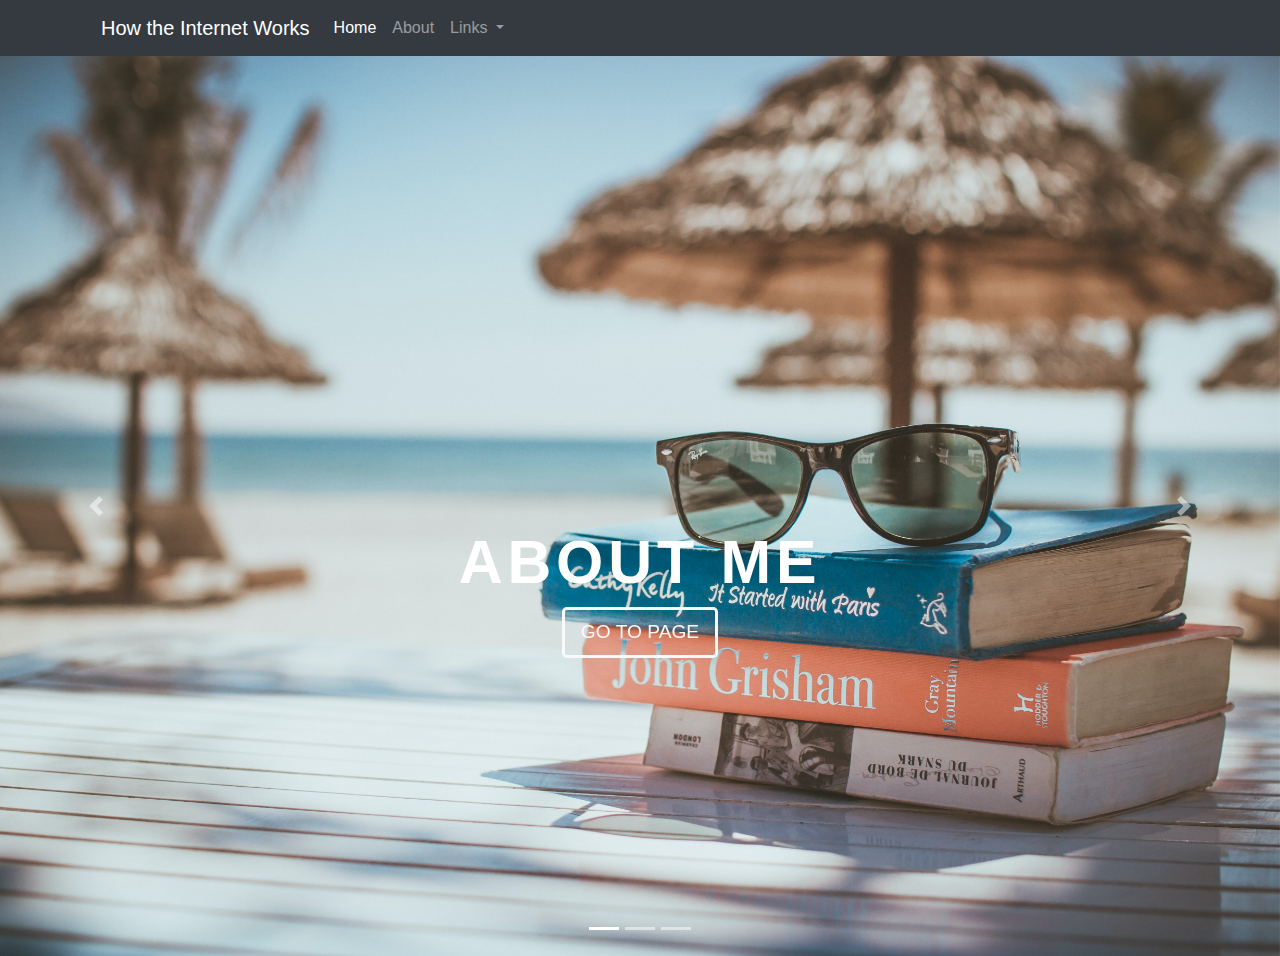
==== docs/index.html @ 0ffd8917 "Fix: Pathway reference for CSS files." ====
<!DOCTYPE html>
<html lang="en">
<head>
    <!-- Required meta tags -->
    <meta charset="utf-8">
    <meta name="viewport" content="width=device-width, initial-scale=1, shrink-to-fit=no">

    <!-- Bootstrap CSS -->
    <link rel="stylesheet" href="https://stackpath.bootstrapcdn.com/bootstrap/4.5.2/css/bootstrap.min.css" integrity="sha384-JcKb8q3iqJ61gNV9KGb8thSsNjpSL0n8PARn9HuZOnIxN0hoP+VmmDGMN5t9UJ0Z" crossorigin="anonymous">
    <link rel="stylesheet" href="./css/style.css">
    <link rel="stylesheet" href="./css/fixed.css">
    <title>Home</title>
</head>
<body>
<header class="bg-dark">
    <div class="container">
        <nav class="navbar navbar-expand-lg navbar-dark bg-dark">
            <a class="navbar-brand" href="#">How the Internet Works</a>
            <button class="navbar-toggler" type="button" data-toggle="collapse" data-target="#navbarNavDropdown" aria-controls="navbarNavDropdown" aria-expanded="false" aria-label="Toggle navigation">
                <span class="navbar-toggler-icon"></span>
            </button>
            <div class="collapse navbar-collapse" id="navbarNavDropdown">
                <ul class="navbar-nav">
                    <li class="nav-item active">
                        <a class="nav-link" href="index.html">Home <span class="sr-only">(current)</span></a>
                    </li>
                    <li class="nav-item">
                        <a class="nav-link" href="about.html">About</a>
                    </li>
                    <li class="nav-item dropdown">
                        <a class="nav-link dropdown-toggle" href="#" id="navbarDropdownMenuLink" role="button" data-toggle="dropdown" aria-haspopup="true" aria-expanded="false">
                            Links
                        </a>
                        <div class="dropdown-menu" aria-labelledby="navbarDropdownMenuLink">
                            <a class="dropdown-item" href="domainICANN.html">Domain Names and ICANN</a>
                            <a class="dropdown-item" href="IPaddress.html">IP Addresses, Packets, and Routing</a>
                            <a class="dropdown-item" href="DNS.html">DNS</a>
                            <a class="dropdown-item" href="HTTP_protocol.html">HTTP and HTTPS Protocol</a>
                            <a class="dropdown-item" href="W3C_HTML_CSS.html">W3C, HTML, and CSS</a>
                        </div>
                    </li>
                </ul>
            </div>
        </nav>
    </div>
</header>

<!-- Start Image Slider -->
<main>
    <div id="carouselExampleIndicators" class="carousel slide" data-ride="carousel" data-interval="10000">
        <ol class="carousel-indicators">
            <li data-target="#carouselExampleIndicators" data-slide-to="0" class="active"></li>
            <li data-target="#carouselExampleIndicators" data-slide-to="1"></li>
            <li data-target="#carouselExampleIndicators" data-slide-to="2"></li>
        </ol>
        <div class="carousel-inner" role="listbox">
            <!-- Slide1 -->
            <div class="carousel-item active" style="background-image: url(imgs/about.jpg);">
                <div class="carousel-caption">
                    <h1>About Me</h1>
                    <a class="btn btn-outline-light btn-lg" href="about.html">Go To Page
                    </a>
                </div>
            </div>
            <!-- Slide2 -->
            <div class="carousel-item" style="background-image: url(imgs/domain.jpg);">
                <div class="carousel-caption">
                    <h1>Domain Names and ICANN</h1>
                    <a class="btn btn-outline-light btn-lg" href="domainICANN.html">Go To Page
                    </a>
                </div>
            </div>
            <!-- Slide3 -->
            <div class="carousel-item" style="background-image: url(imgs/DNS.jpg);">
                <div class="carousel-caption">
                    <h1>Domain Name System</h1>
                    <a class="btn btn-outline-light btn-lg" href="DNS.html">Go To Page
                    </a>
                </div>
            </div>
            <!-- Slide4 -->
            <div class="carousel-item" style="background-image: url(imgs/address.jpg);">
                <div class="carousel-caption">
                    <h1>IP Addresses, Packets, and Routing</h1>
                    <a class="btn btn-outline-light btn-lg" href="IPaddress.html">Go To Page
                    </a>
                </div>
            </div>
            <!-- Slide5 -->
            <div class="carousel-item" style="background-image: url(imgs/protocol.jpg);">
                <div class="carousel-caption">
                    <h1>HTTP and HTTPS Protocols</h1>
                    <a class="btn btn-outline-light btn-lg" href="HTTP_protocol.html">Go To Page
                    </a>
                </div>
            </div>
            <!-- Slide6 -->
            <div class="carousel-item" style="background-image: url(imgs/w3c.jpg);">
                <div class="carousel-caption">
                    <h1>W3C and HTML and CSS</h1>
                    <a class="btn btn-outline-light btn-lg" href="W3C_HTML_CSS.html">Go To Page
                    </a>
                </div>
            </div>
        </div>
        <a class="carousel-control-prev" href="#carouselExampleIndicators" role="button" data-slide="prev">
            <span class="carousel-control-prev-icon" aria-hidden="true"></span>
            <span class="sr-only">Previous</span>
        </a>
        <a class="carousel-control-next" href="#carouselExampleIndicators" role="button" data-slide="next">
            <span class="carousel-control-next-icon" aria-hidden="true"></span>
            <span class="sr-only">Next</span>
        </a>
    </div>

</main>
<script src="https://code.jquery.com/jquery-3.5.1.slim.min.js" integrity="sha384-DfXdz2htPH0lsSSs5nCTpuj/zy4C+OGpamoFVy38MVBnE+IbbVYUew+OrCXaRkfj" crossorigin="anonymous"></script>
<script src="https://cdn.jsdelivr.net/npm/popper.js@1.16.1/dist/umd/popper.min.js" integrity="sha384-9/reFTGAW83EW2RDu2S0VKaIzap3H66lZH81PoYlFhbGU+6BZp6G7niu735Sk7lN" crossorigin="anonymous"></script>
<script src="https://stackpath.bootstrapcdn.com/bootstrap/4.5.2/js/bootstrap.min.js" integrity="sha384-B4gt1jrGC7Jh4AgTPSdUtOBvfO8shuf57BaghqFfPlYxofvL8/KUEfYiJOMMV+rV"></script>
</body>
</html>
---- docs/css/style.css ----
/*-- Slider --*/

.carousel-item{
    height: 100vh
}

.carousel-caption{
    position: relative;
    top: 50%;
    bottom: 50%;
    text-transform: uppercase;
    width: 100%;
    right: 0;
    left: 0;
}

.carousel-caption h1 {
    font-size: 3.8rem;
    font-weight: 700;
    letter-spacing: .3rem;
}

.btn-lg{
    border-width: medium;
    font-size: 1.2rem;
    text-align: center;
}
---- docs/css/fixed.css ----
/*-- Image Slider -*/

.carousel-item {
    background: no-repeat center center scroll;
    -webkit-background-size: cover;
    -moz-background-size: cover;
    -o-background-size: cover;
    background-size: cover;
}
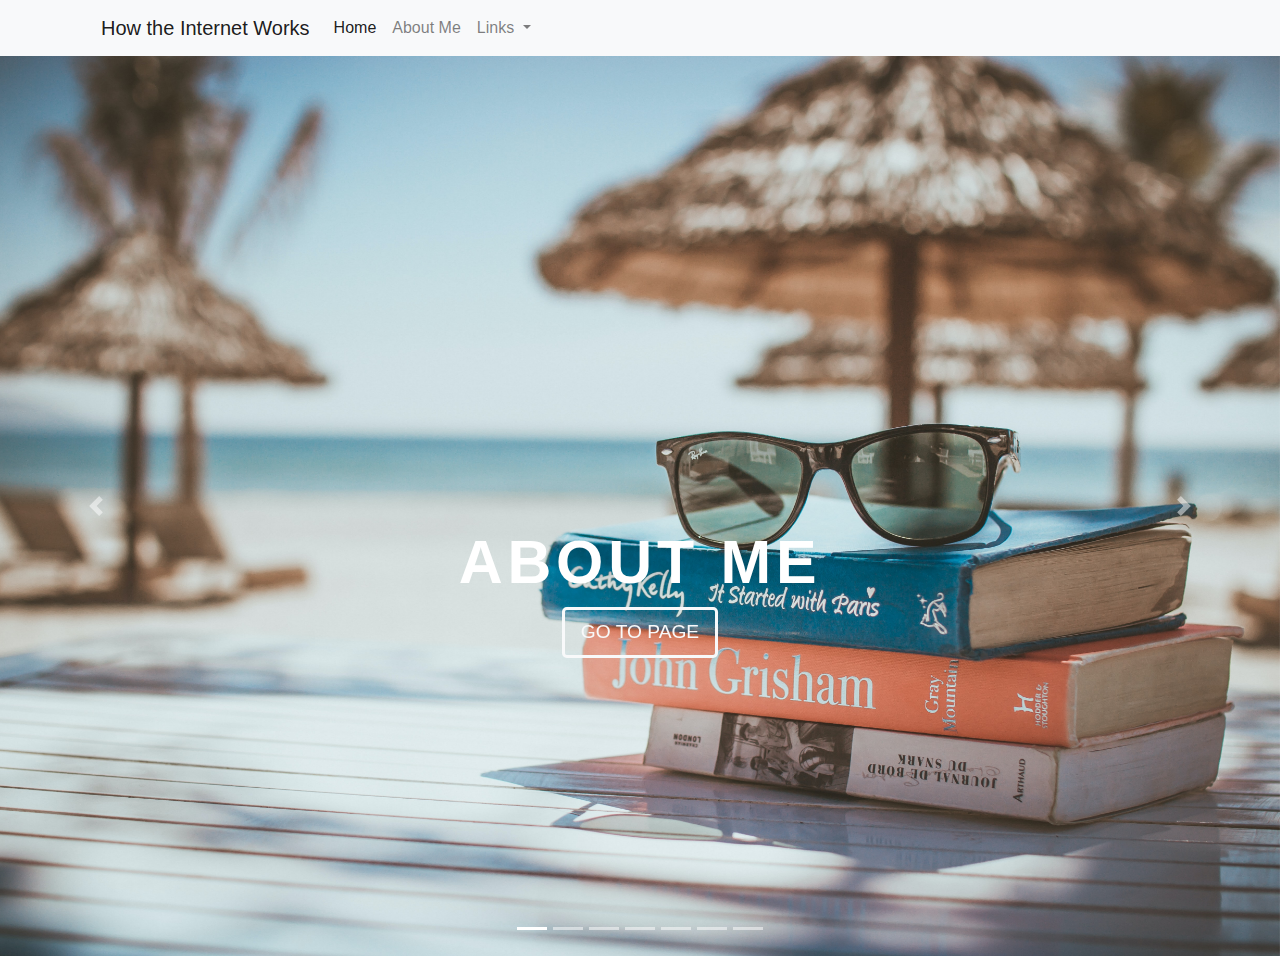
==== commit cd9e0bfb: "Fix: Fixed dropdown menu and fixed carousel for three more images." ====
--- a/docs/index.html
+++ b/docs/index.html
@@ -1,4 +1,4 @@
-<!DOCTYPE html>
+<!doctype html>
 <html lang="en">
 <head>
     <!-- Required meta tags -->
@@ -7,14 +7,14 @@
 
     <!-- Bootstrap CSS -->
     <link rel="stylesheet" href="https://stackpath.bootstrapcdn.com/bootstrap/4.5.2/css/bootstrap.min.css" integrity="sha384-JcKb8q3iqJ61gNV9KGb8thSsNjpSL0n8PARn9HuZOnIxN0hoP+VmmDGMN5t9UJ0Z" crossorigin="anonymous">
-    <link rel="stylesheet" href="./css/style.css">
-    <link rel="stylesheet" href="./css/fixed.css">
+    <link rel="stylesheet" href="css/style.css">
+    <link rel="stylesheet" href="css/fixed.css">
     <title>Home</title>
 </head>
 <body>
-<header class="bg-dark">
+<header class="bg-light">
     <div class="container">
-        <nav class="navbar navbar-expand-lg navbar-dark bg-dark">
+        <nav class="navbar navbar-expand-lg navbar-light bg-light">
             <a class="navbar-brand" href="#">How the Internet Works</a>
             <button class="navbar-toggler" type="button" data-toggle="collapse" data-target="#navbarNavDropdown" aria-controls="navbarNavDropdown" aria-expanded="false" aria-label="Toggle navigation">
                 <span class="navbar-toggler-icon"></span>
@@ -25,7 +25,7 @@
                         <a class="nav-link" href="index.html">Home <span class="sr-only">(current)</span></a>
                     </li>
                     <li class="nav-item">
-                        <a class="nav-link" href="about.html">About</a>
+                        <a class="nav-link" href="about.html">About Me</a>
                     </li>
                     <li class="nav-item dropdown">
                         <a class="nav-link dropdown-toggle" href="#" id="navbarDropdownMenuLink" role="button" data-toggle="dropdown" aria-haspopup="true" aria-expanded="false">
@@ -33,9 +33,9 @@
                         </a>
                         <div class="dropdown-menu" aria-labelledby="navbarDropdownMenuLink">
                             <a class="dropdown-item" href="domainICANN.html">Domain Names and ICANN</a>
+                            <a class="dropdown-item" href="DNS.html">DNS</a>
                             <a class="dropdown-item" href="IPaddress.html">IP Addresses, Packets, and Routing</a>
-                            <a class="dropdown-item" href="DNS.html">DNS</a>
-                            <a class="dropdown-item" href="HTTP_protocol.html">HTTP and HTTPS Protocol</a>
+                            <a class="dropdown-item" href="HTTP_protocol.html">HTTP and HTTPS Protocols</a>
                             <a class="dropdown-item" href="W3C_HTML_CSS.html">W3C, HTML, and CSS</a>
                         </div>
                     </li>
@@ -52,12 +52,16 @@
             <li data-target="#carouselExampleIndicators" data-slide-to="0" class="active"></li>
             <li data-target="#carouselExampleIndicators" data-slide-to="1"></li>
             <li data-target="#carouselExampleIndicators" data-slide-to="2"></li>
+            <li data-target="#carouselExampleIndicators" data-slide-to="3"></li>
+            <li data-target="#carouselExampleIndicators" data-slide-to="4"></li>
+            <li data-target="#carouselExampleIndicators" data-slide-to="5"></li>
+            <li data-target="#carouselExampleIndicators" data-slide-to="6"></li>
         </ol>
         <div class="carousel-inner" role="listbox">
             <!-- Slide1 -->
             <div class="carousel-item active" style="background-image: url(imgs/about.jpg);">
                 <div class="carousel-caption">
-                    <h1>About Me</h1>
+                    <h1 class="outlined">About Me</h1>
                     <a class="btn btn-outline-light btn-lg" href="about.html">Go To Page
                     </a>
                 </div>
@@ -65,7 +69,7 @@
             <!-- Slide2 -->
             <div class="carousel-item" style="background-image: url(imgs/domain.jpg);">
                 <div class="carousel-caption">
-                    <h1>Domain Names and ICANN</h1>
+                    <h1 class="outlined">Domain Names and ICANN</h1>
                     <a class="btn btn-outline-light btn-lg" href="domainICANN.html">Go To Page
                     </a>
                 </div>
@@ -73,7 +77,7 @@
             <!-- Slide3 -->
             <div class="carousel-item" style="background-image: url(imgs/DNS.jpg);">
                 <div class="carousel-caption">
-                    <h1>Domain Name System</h1>
+                    <h1 class="outlined">DNS</h1>
                     <a class="btn btn-outline-light btn-lg" href="DNS.html">Go To Page
                     </a>
                 </div>
@@ -81,24 +85,24 @@
             <!-- Slide4 -->
             <div class="carousel-item" style="background-image: url(imgs/address.jpg);">
                 <div class="carousel-caption">
-                    <h1>IP Addresses, Packets, and Routing</h1>
-                    <a class="btn btn-outline-light btn-lg" href="IPaddress.html">Go To Page
+                    <h1 class="outlined">IP Addresses, Packets, and Routing</h1>
+                    <a class="btn btn-outline-light btn-lg" href="DNS.html">Go To Page
                     </a>
                 </div>
             </div>
             <!-- Slide5 -->
             <div class="carousel-item" style="background-image: url(imgs/protocol.jpg);">
                 <div class="carousel-caption">
-                    <h1>HTTP and HTTPS Protocols</h1>
-                    <a class="btn btn-outline-light btn-lg" href="HTTP_protocol.html">Go To Page
+                    <h1 class="outlined">HTTP and HTTPS Protocols</h1>
+                    <a class="btn btn-outline-light btn-lg" href="DNS.html">Go To Page
                     </a>
                 </div>
             </div>
             <!-- Slide6 -->
             <div class="carousel-item" style="background-image: url(imgs/w3c.jpg);">
                 <div class="carousel-caption">
-                    <h1>W3C and HTML and CSS</h1>
-                    <a class="btn btn-outline-light btn-lg" href="W3C_HTML_CSS.html">Go To Page
+                    <h1 class="outlined">W3C, HTML, and CSS</h1>
+                    <a class="btn btn-outline-light btn-lg" href="DNS.html">Go To Page
                     </a>
                 </div>
             </div>
@@ -112,10 +116,13 @@
             <span class="sr-only">Next</span>
         </a>
     </div>
+</main>
 
-</main>
+
+<!-- Optional JavaScript -->
+<!-- jQuery first, then Popper.js, then Bootstrap JS -->
 <script src="https://code.jquery.com/jquery-3.5.1.slim.min.js" integrity="sha384-DfXdz2htPH0lsSSs5nCTpuj/zy4C+OGpamoFVy38MVBnE+IbbVYUew+OrCXaRkfj" crossorigin="anonymous"></script>
 <script src="https://cdn.jsdelivr.net/npm/popper.js@1.16.1/dist/umd/popper.min.js" integrity="sha384-9/reFTGAW83EW2RDu2S0VKaIzap3H66lZH81PoYlFhbGU+6BZp6G7niu735Sk7lN" crossorigin="anonymous"></script>
-<script src="https://stackpath.bootstrapcdn.com/bootstrap/4.5.2/js/bootstrap.min.js" integrity="sha384-B4gt1jrGC7Jh4AgTPSdUtOBvfO8shuf57BaghqFfPlYxofvL8/KUEfYiJOMMV+rV"></script>
+<script src="https://stackpath.bootstrapcdn.com/bootstrap/4.5.2/js/bootstrap.min.js" integrity="sha384-B4gt1jrGC7Jh4AgTPSdUtOBvfO8shuf57BaghqFfPlYxofvL8/KUEfYiJOMMV+rV" crossorigin="anonymous"></script>
 </body>
 </html>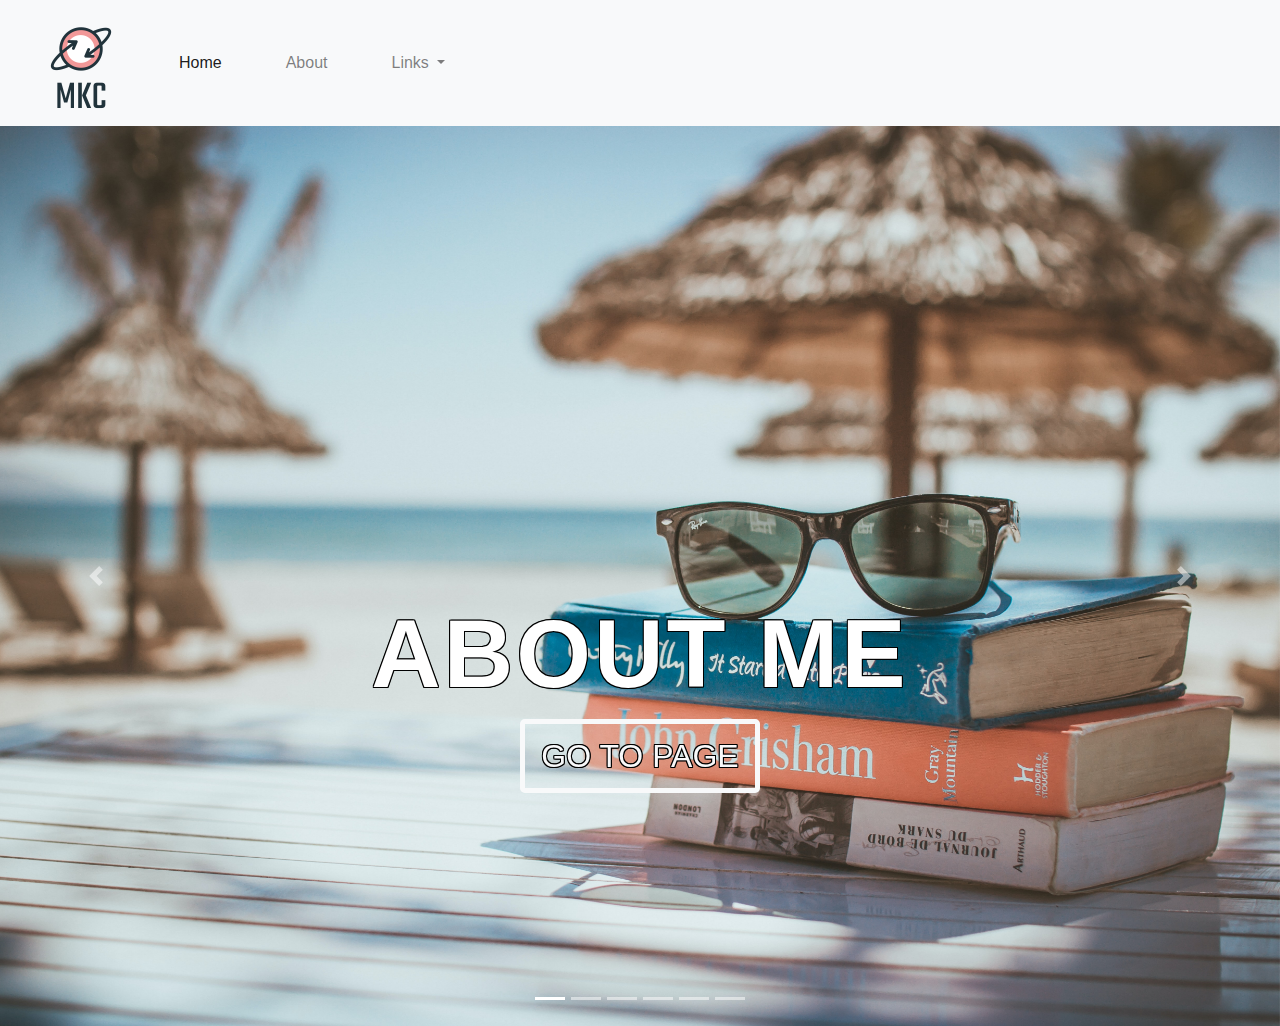
==== commit 7807ac37: "Task: Fixed links in carousel to the correct respective webpages." ====
--- a/docs/index.html
+++ b/docs/index.html
@@ -13,22 +13,22 @@
 </head>
 <body>
 <header class="bg-light">
-    <div class="container">
+    <div class="container-fluid">
         <nav class="navbar navbar-expand-lg navbar-light bg-light">
-            <a class="navbar-brand" href="#">How the Internet Works</a>
+            <a class="navbar-brand" href="#"><img src="./imgs/logo.png" alt="logo"></a>
             <button class="navbar-toggler" type="button" data-toggle="collapse" data-target="#navbarNavDropdown" aria-controls="navbarNavDropdown" aria-expanded="false" aria-label="Toggle navigation">
                 <span class="navbar-toggler-icon"></span>
             </button>
             <div class="collapse navbar-collapse" id="navbarNavDropdown">
                 <ul class="navbar-nav">
                     <li class="nav-item active">
-                        <a class="nav-link" href="index.html">Home <span class="sr-only">(current)</span></a>
+                        <a class="nav-link mx-4" href="index.html">Home <span class="sr-only">(current)</span></a>
                     </li>
                     <li class="nav-item">
-                        <a class="nav-link" href="about.html">About Me</a>
+                        <a class="nav-link mx-4" href="about.html">About</a>
                     </li>
                     <li class="nav-item dropdown">
-                        <a class="nav-link dropdown-toggle" href="#" id="navbarDropdownMenuLink" role="button" data-toggle="dropdown" aria-haspopup="true" aria-expanded="false">
+                        <a class="nav-link mx-4 dropdown-toggle" href="#" id="navbarDropdownMenuLink" role="button" data-toggle="dropdown" aria-haspopup="true" aria-expanded="false">
                             Links
                         </a>
                         <div class="dropdown-menu" aria-labelledby="navbarDropdownMenuLink">
@@ -44,7 +44,6 @@
         </nav>
     </div>
 </header>
-
 <!-- Start Image Slider -->
 <main>
     <div id="carouselExampleIndicators" class="carousel slide" data-ride="carousel" data-interval="10000">
@@ -55,7 +54,6 @@
             <li data-target="#carouselExampleIndicators" data-slide-to="3"></li>
             <li data-target="#carouselExampleIndicators" data-slide-to="4"></li>
             <li data-target="#carouselExampleIndicators" data-slide-to="5"></li>
-            <li data-target="#carouselExampleIndicators" data-slide-to="6"></li>
         </ol>
         <div class="carousel-inner" role="listbox">
             <!-- Slide1 -->
@@ -77,7 +75,7 @@
             <!-- Slide3 -->
             <div class="carousel-item" style="background-image: url(imgs/DNS.jpg);">
                 <div class="carousel-caption">
-                    <h1 class="outlined">DNS</h1>
+                    <h1 class="outlined">Domain Name System</h1>
                     <a class="btn btn-outline-light btn-lg" href="DNS.html">Go To Page
                     </a>
                 </div>
@@ -86,7 +84,7 @@
             <div class="carousel-item" style="background-image: url(imgs/address.jpg);">
                 <div class="carousel-caption">
                     <h1 class="outlined">IP Addresses, Packets, and Routing</h1>
-                    <a class="btn btn-outline-light btn-lg" href="DNS.html">Go To Page
+                    <a class="btn btn-outline-light btn-lg" href="IPaddress.html">Go To Page
                     </a>
                 </div>
             </div>
@@ -94,7 +92,7 @@
             <div class="carousel-item" style="background-image: url(imgs/protocol.jpg);">
                 <div class="carousel-caption">
                     <h1 class="outlined">HTTP and HTTPS Protocols</h1>
-                    <a class="btn btn-outline-light btn-lg" href="DNS.html">Go To Page
+                    <a class="btn btn-outline-light btn-lg" href="HTTP_protocol.html">Go To Page
                     </a>
                 </div>
             </div>
@@ -102,7 +100,7 @@
             <div class="carousel-item" style="background-image: url(imgs/w3c.jpg);">
                 <div class="carousel-caption">
                     <h1 class="outlined">W3C, HTML, and CSS</h1>
-                    <a class="btn btn-outline-light btn-lg" href="DNS.html">Go To Page
+                    <a class="btn btn-outline-light btn-lg" href="W3C_HTML_CSS.html">Go To Page
                     </a>
                 </div>
             </div>
--- a/docs/css/style.css
+++ b/docs/css/style.css
@@ -1,5 +1,17 @@
 /*-- Slider --*/
 
+.outlined {
+    color: white;
+    text-shadow:
+            -1px -1px 0 #000,
+            0   -1px 0 #000,
+            1px -1px 0 #000,
+            1px  0   0 #000,
+            1px  1px 0 #000,
+            0    1px 0 #000,
+            -1px  1px 0 #000,
+            -1px  0   0 #000;
+}
 .carousel-item{
     height: 100vh
 }
@@ -15,13 +27,23 @@
 }
 
 .carousel-caption h1 {
-    font-size: 3.8rem;
+    font-size: 6rem;
     font-weight: 700;
-    letter-spacing: .3rem;
+    letter-spacing: .2rem;
 }
 
 .btn-lg{
-    border-width: medium;
-    font-size: 1.2rem;
+    border-width: thick;
+    font-size: 2rem;
     text-align: center;
+    font-weight: 400;
+    text-shadow:
+            -1px -1px 0 #000,
+            0   -1px 0 #000,
+            1px -1px 0 #000,
+            1px  0   0 #000,
+            1px  1px 0 #000,
+            0    1px 0 #000,
+            -1px  1px 0 #000,
+            -1px  0   0 #000;
 }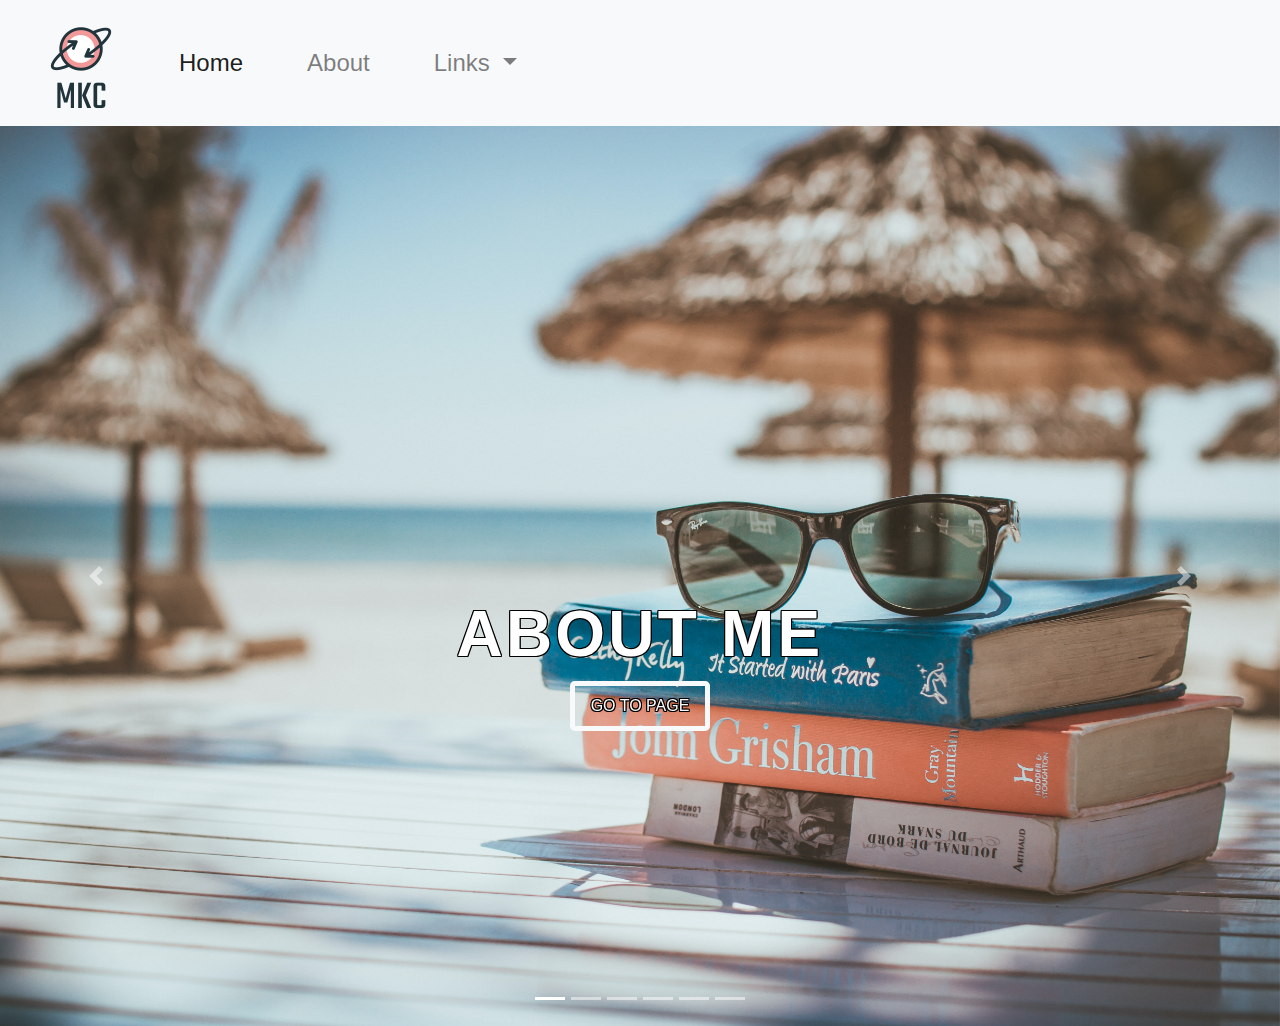
==== commit b249818c: "Fix: Changes images for carousel." ====
--- a/docs/index.html
+++ b/docs/index.html
@@ -65,7 +65,7 @@
                 </div>
             </div>
             <!-- Slide2 -->
-            <div class="carousel-item" style="background-image: url(imgs/domain.jpg);">
+            <div class="carousel-item" style="background-image: url(imgs/background2.jpg);">
                 <div class="carousel-caption">
                     <h1 class="outlined">Domain Names and ICANN</h1>
                     <a class="btn btn-outline-light btn-lg" href="domainICANN.html">Go To Page
@@ -73,7 +73,7 @@
                 </div>
             </div>
             <!-- Slide3 -->
-            <div class="carousel-item" style="background-image: url(imgs/DNS.jpg);">
+            <div class="carousel-item" style="background-image: url(imgs/background3.jpg);">
                 <div class="carousel-caption">
                     <h1 class="outlined">Domain Name System</h1>
                     <a class="btn btn-outline-light btn-lg" href="DNS.html">Go To Page
@@ -81,7 +81,7 @@
                 </div>
             </div>
             <!-- Slide4 -->
-            <div class="carousel-item" style="background-image: url(imgs/address.jpg);">
+            <div class="carousel-item" style="background-image: url(imgs/background4.jpg);">
                 <div class="carousel-caption">
                     <h1 class="outlined">IP Addresses, Packets, and Routing</h1>
                     <a class="btn btn-outline-light btn-lg" href="IPaddress.html">Go To Page
@@ -89,7 +89,7 @@
                 </div>
             </div>
             <!-- Slide5 -->
-            <div class="carousel-item" style="background-image: url(imgs/protocol.jpg);">
+            <div class="carousel-item" style="background-image: url(imgs/background5.jpg);">
                 <div class="carousel-caption">
                     <h1 class="outlined">HTTP and HTTPS Protocols</h1>
                     <a class="btn btn-outline-light btn-lg" href="HTTP_protocol.html">Go To Page
@@ -97,7 +97,7 @@
                 </div>
             </div>
             <!-- Slide6 -->
-            <div class="carousel-item" style="background-image: url(imgs/w3c.jpg);">
+            <div class="carousel-item" style="background-image: url(imgs/background6.jpg);">
                 <div class="carousel-caption">
                     <h1 class="outlined">W3C, HTML, and CSS</h1>
                     <a class="btn btn-outline-light btn-lg" href="W3C_HTML_CSS.html">Go To Page
--- a/docs/css/style.css
+++ b/docs/css/style.css
@@ -1,5 +1,8 @@
 /*-- Slider --*/
 
+.nav-item{
+    font-size: 24px
+}
 .outlined {
     color: white;
     text-shadow:
@@ -27,14 +30,14 @@
 }
 
 .carousel-caption h1 {
-    font-size: 6rem;
+    font-size: 4rem;
     font-weight: 700;
     letter-spacing: .2rem;
 }
 
 .btn-lg{
     border-width: thick;
-    font-size: 2rem;
+    font-size: 1rem;
     text-align: center;
     font-weight: 400;
     text-shadow:
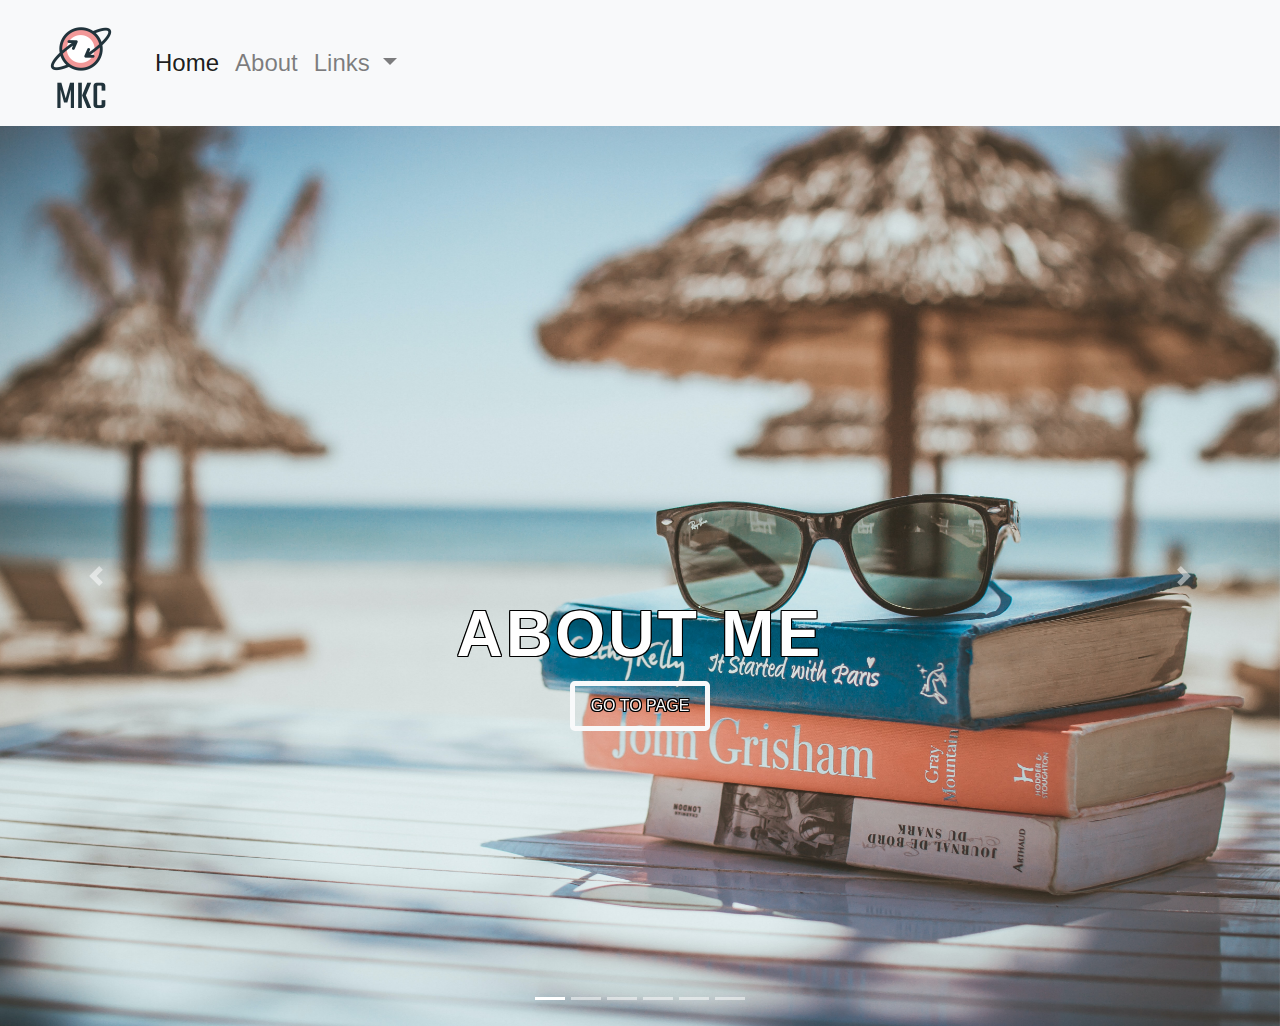
==== commit 8a3d04bb: "Fix: Took out spacing between links in navbar on index.html." ====
--- a/docs/index.html
+++ b/docs/index.html
@@ -22,13 +22,13 @@
             <div class="collapse navbar-collapse" id="navbarNavDropdown">
                 <ul class="navbar-nav">
                     <li class="nav-item active">
-                        <a class="nav-link mx-4" href="index.html">Home <span class="sr-only">(current)</span></a>
+                        <a class="nav-link" href="index.html">Home <span class="sr-only">(current)</span></a>
                     </li>
                     <li class="nav-item">
-                        <a class="nav-link mx-4" href="about.html">About</a>
+                        <a class="nav-link" href="about.html">About</a>
                     </li>
                     <li class="nav-item dropdown">
-                        <a class="nav-link mx-4 dropdown-toggle" href="#" id="navbarDropdownMenuLink" role="button" data-toggle="dropdown" aria-haspopup="true" aria-expanded="false">
+                        <a class="nav-link dropdown-toggle" href="#" id="navbarDropdownMenuLink" role="button" data-toggle="dropdown" aria-haspopup="true" aria-expanded="false">
                             Links
                         </a>
                         <div class="dropdown-menu" aria-labelledby="navbarDropdownMenuLink">
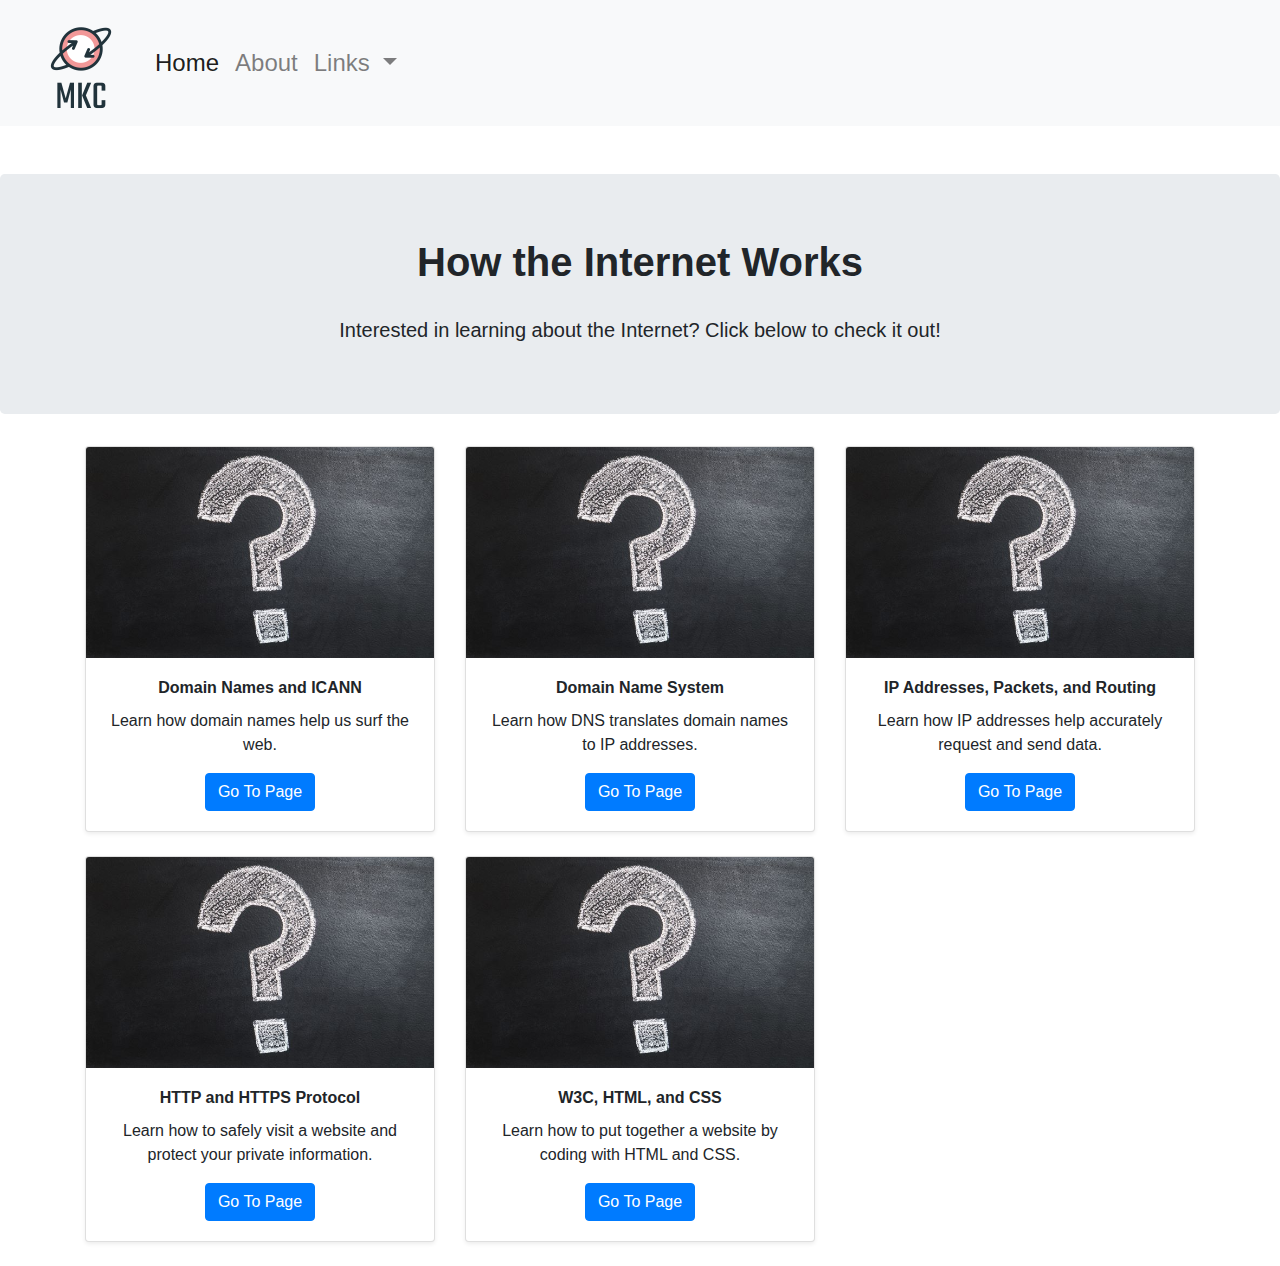
==== commit 343d68b0: "Feature: Removed carousel, added cards for index.html." ====
--- a/docs/index.html
+++ b/docs/index.html
@@ -8,7 +8,6 @@
     <!-- Bootstrap CSS -->
     <link rel="stylesheet" href="https://stackpath.bootstrapcdn.com/bootstrap/4.5.2/css/bootstrap.min.css" integrity="sha384-JcKb8q3iqJ61gNV9KGb8thSsNjpSL0n8PARn9HuZOnIxN0hoP+VmmDGMN5t9UJ0Z" crossorigin="anonymous">
     <link rel="stylesheet" href="css/style.css">
-    <link rel="stylesheet" href="css/fixed.css">
     <title>Home</title>
 </head>
 <body>
@@ -44,78 +43,78 @@
         </nav>
     </div>
 </header>
-<!-- Start Image Slider -->
-<main>
-    <div id="carouselExampleIndicators" class="carousel slide" data-ride="carousel" data-interval="10000">
-        <ol class="carousel-indicators">
-            <li data-target="#carouselExampleIndicators" data-slide-to="0" class="active"></li>
-            <li data-target="#carouselExampleIndicators" data-slide-to="1"></li>
-            <li data-target="#carouselExampleIndicators" data-slide-to="2"></li>
-            <li data-target="#carouselExampleIndicators" data-slide-to="3"></li>
-            <li data-target="#carouselExampleIndicators" data-slide-to="4"></li>
-            <li data-target="#carouselExampleIndicators" data-slide-to="5"></li>
-        </ol>
-        <div class="carousel-inner" role="listbox">
-            <!-- Slide1 -->
-            <div class="carousel-item active" style="background-image: url(imgs/about.jpg);">
-                <div class="carousel-caption">
-                    <h1 class="outlined">About Me</h1>
-                    <a class="btn btn-outline-light btn-lg" href="about.html">Go To Page
-                    </a>
-                </div>
+
+
+<div class="bg-image">
+    <br>
+    <br>
+    <main role="main">
+        <section class="jumbotron text-center">
+            <div class="container">
+                <h1 class="jumbotron-heading font-weight-bold">How the Internet Works</h1>
+                <br>
+                <h5>Interested in learning about the Internet? Click below to check it out!</h5>
             </div>
-            <!-- Slide2 -->
-            <div class="carousel-item" style="background-image: url(imgs/background2.jpg);">
-                <div class="carousel-caption">
-                    <h1 class="outlined">Domain Names and ICANN</h1>
-                    <a class="btn btn-outline-light btn-lg" href="domainICANN.html">Go To Page
-                    </a>
-                </div>
-            </div>
-            <!-- Slide3 -->
-            <div class="carousel-item" style="background-image: url(imgs/background3.jpg);">
-                <div class="carousel-caption">
-                    <h1 class="outlined">Domain Name System</h1>
-                    <a class="btn btn-outline-light btn-lg" href="DNS.html">Go To Page
-                    </a>
-                </div>
-            </div>
-            <!-- Slide4 -->
-            <div class="carousel-item" style="background-image: url(imgs/background4.jpg);">
-                <div class="carousel-caption">
-                    <h1 class="outlined">IP Addresses, Packets, and Routing</h1>
-                    <a class="btn btn-outline-light btn-lg" href="IPaddress.html">Go To Page
-                    </a>
-                </div>
-            </div>
-            <!-- Slide5 -->
-            <div class="carousel-item" style="background-image: url(imgs/background5.jpg);">
-                <div class="carousel-caption">
-                    <h1 class="outlined">HTTP and HTTPS Protocols</h1>
-                    <a class="btn btn-outline-light btn-lg" href="HTTP_protocol.html">Go To Page
-                    </a>
-                </div>
-            </div>
-            <!-- Slide6 -->
-            <div class="carousel-item" style="background-image: url(imgs/background6.jpg);">
-                <div class="carousel-caption">
-                    <h1 class="outlined">W3C, HTML, and CSS</h1>
-                    <a class="btn btn-outline-light btn-lg" href="W3C_HTML_CSS.html">Go To Page
-                    </a>
+        </section>
+        <div class="album bg-none">
+            <div class="container">
+                <div class="row">
+                    <div class="col-md-4">
+                        <div class="card mb-4 shadow-sm">
+                            <img src="imgs/thumbnail.jpg" class="card-img-top" alt="Card image cap">
+                            <div class="card-body text-center">
+                                <h6 class="card-title font-weight-bold">Domain Names and ICANN</h6>
+                                <p class="card-text">Learn how domain names help us surf the web.</p>
+                                <a href="domainICANN.html" class="btn btn-primary">Go To Page</a>
+                            </div>
+                        </div>
+                    </div>
+                    <div class="col-md-4 bg-none">
+                        <div class="card mb-4 shadow-sm">
+                            <img src="imgs/thumbnail.jpg" class="card-img-top" alt="Card image cap">
+                            <div class="card-body text-center">
+                                <h6 class="card-title font-weight-bold">Domain Name System</h6>
+                                <p class="card-text">Learn how DNS translates domain names to IP addresses.</p>
+                                <a href="DNS.html" class="btn btn-primary">Go To Page</a>
+                            </div>
+                        </div>
+                    </div>
+                    <div class="col-md-4 bg-none">
+                        <div class="card mb-4 shadow-sm">
+                            <img src="imgs/thumbnail.jpg" class="card-img-top" alt="Card image cap">
+                            <div class="card-body text-center">
+                                <h6 class="card-title font-weight-bold">IP Addresses, Packets, and Routing</h6>
+                                <p class="card-text">Learn how IP addresses help accurately request and send data.</p>
+                                <a href="IPaddress.html" class="btn btn-primary">Go To Page</a>
+                            </div>
+                        </div>
+                    </div>
+
+                    <div class="col-md-4 bg-none">
+                        <div class="card mb-4 shadow-sm">
+                            <img src="imgs/thumbnail.jpg" class="card-img-top" alt="Card image cap">
+                            <div class="card-body text-center">
+                                <h6 class="card-title font-weight-bold">HTTP and HTTPS Protocol</h6>
+                                <p class="card-text">Learn how to safely visit a website and protect your private information.</p>
+                                <a href="HTTP_protocol.html" class="btn btn-primary">Go To Page</a>
+                            </div>
+                        </div>
+                    </div>
+                    <div class="col-md-4 bg-none">
+                        <div class="card mb-4 shadow-sm">
+                            <img src="imgs/thumbnail.jpg" class="card-img-top" alt="Card image cap">
+                            <div class="card-body text-center">
+                                <h6 class="card-title font-weight-bold">W3C, HTML, and CSS</h6>
+                                <p class="card-text">Learn how to put together a website by coding with HTML and CSS.</p>
+                                <a href="W3C_HTML_CSS.html" class="btn btn-primary">Go To Page</a>
+                            </div>
+                        </div>
+                    </div>
                 </div>
             </div>
         </div>
-        <a class="carousel-control-prev" href="#carouselExampleIndicators" role="button" data-slide="prev">
-            <span class="carousel-control-prev-icon" aria-hidden="true"></span>
-            <span class="sr-only">Previous</span>
-        </a>
-        <a class="carousel-control-next" href="#carouselExampleIndicators" role="button" data-slide="next">
-            <span class="carousel-control-next-icon" aria-hidden="true"></span>
-            <span class="sr-only">Next</span>
-        </a>
-    </div>
-</main>
-
+    </main>
+</div>
 
 <!-- Optional JavaScript -->
 <!-- jQuery first, then Popper.js, then Bootstrap JS -->
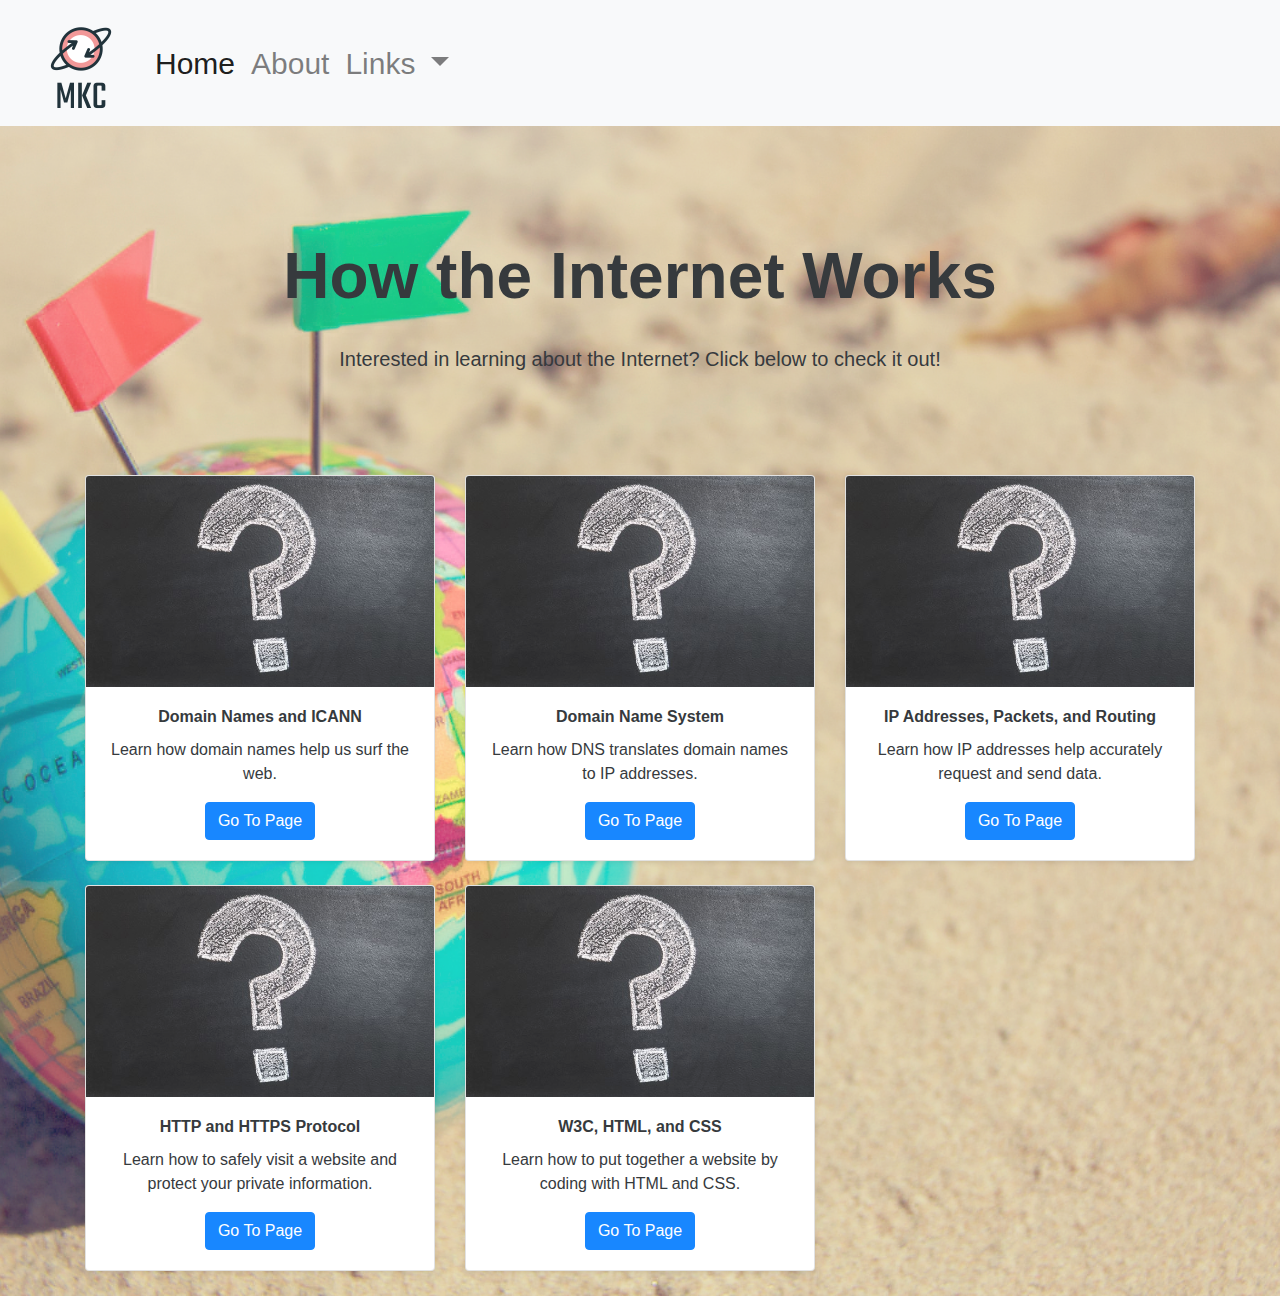
==== commit 8a808404: "Fix: Fixed name of background-image" ====
--- a/docs/index.html
+++ b/docs/index.html
@@ -45,7 +45,7 @@
 </header>
 
 
-<div class="bg-image">
+<div class="bg-image1">
     <br>
     <br>
     <main role="main">
--- a/docs/css/style.css
+++ b/docs/css/style.css
@@ -1,52 +1,31 @@
-/*-- Slider --*/
-
 .nav-item{
-    font-size: 24px
-}
-.outlined {
-    color: white;
-    text-shadow:
-            -1px -1px 0 #000,
-            0   -1px 0 #000,
-            1px -1px 0 #000,
-            1px  0   0 #000,
-            1px  1px 0 #000,
-            0    1px 0 #000,
-            -1px  1px 0 #000,
-            -1px  0   0 #000;
-}
-.carousel-item{
-    height: 100vh
+    font-size: 30px
 }
 
-.carousel-caption{
-    position: relative;
-    top: 50%;
-    bottom: 50%;
-    text-transform: uppercase;
-    width: 100%;
-    right: 0;
-    left: 0;
+body, html {
+    height: 100%;
+    margin: 0;
+    padding: 0;
 }
 
-.carousel-caption h1 {
-    font-size: 4rem;
-    font-weight: 700;
-    letter-spacing: .2rem;
+* {
+    box-sizing: border-box;
+
+}
+/*--Index Image--*/
+.bg-image1 {
+    background-image: url(../imgs/index.jpg);
+    height: 130%;
+    opacity: 0.9;
+    background-position: center;
+    background-repeat: no-repeat;
+    background-size: cover;
 }
 
-.btn-lg{
-    border-width: thick;
-    font-size: 1rem;
-    text-align: center;
-    font-weight: 400;
-    text-shadow:
-            -1px -1px 0 #000,
-            0   -1px 0 #000,
-            1px -1px 0 #000,
-            1px  0   0 #000,
-            1px  1px 0 #000,
-            0    1px 0 #000,
-            -1px  1px 0 #000,
-            -1px  0   0 #000;
+.jumbotron {
+    background: none;
+}
+
+.jumbotron-heading {
+    font-size: 4rem;
 }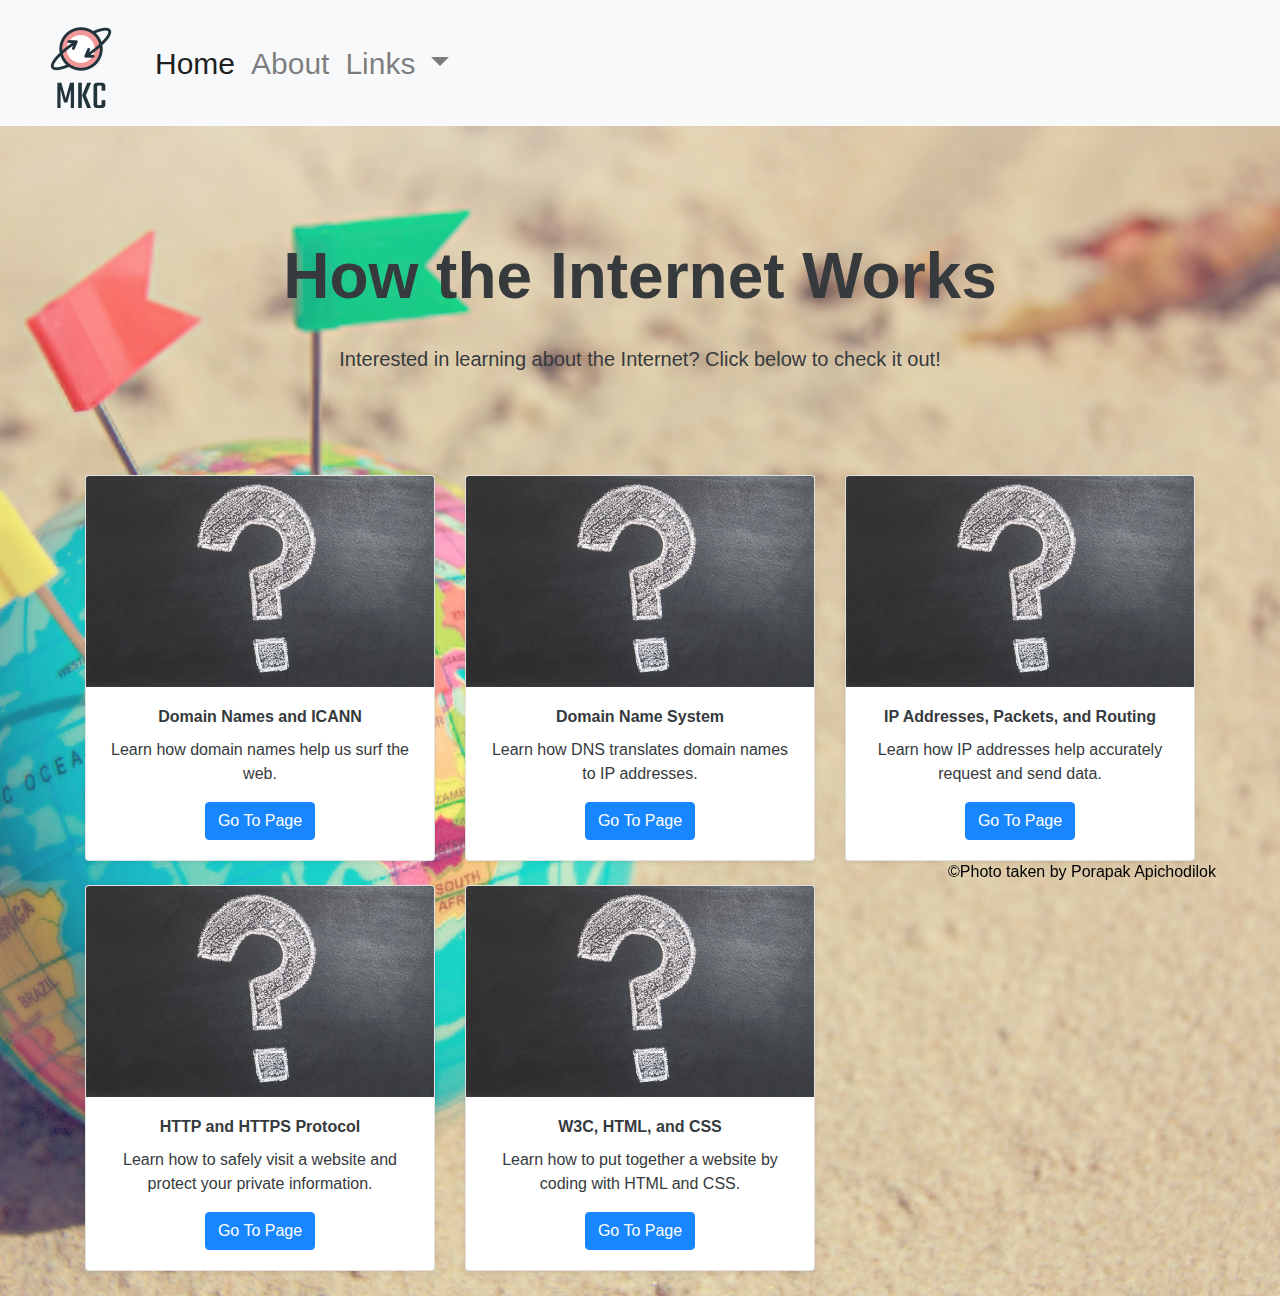
==== commit 9def2b39: "Task: Updated index.html with style1.css file." ====
--- a/docs/index.html
+++ b/docs/index.html
@@ -7,7 +7,7 @@
 
     <!-- Bootstrap CSS -->
     <link rel="stylesheet" href="https://stackpath.bootstrapcdn.com/bootstrap/4.5.2/css/bootstrap.min.css" integrity="sha384-JcKb8q3iqJ61gNV9KGb8thSsNjpSL0n8PARn9HuZOnIxN0hoP+VmmDGMN5t9UJ0Z" crossorigin="anonymous">
-    <link rel="stylesheet" href="css/style.css">
+    <link rel="stylesheet" href="css/style1.css">
     <title>Home</title>
 </head>
 <body>
@@ -116,6 +116,9 @@
     </main>
 </div>
 
+<div class="footer">
+    <p>&#169;Photo taken by Porapak Apichodilok</p>
+</div>
 <!-- Optional JavaScript -->
 <!-- jQuery first, then Popper.js, then Bootstrap JS -->
 <script src="https://code.jquery.com/jquery-3.5.1.slim.min.js" integrity="sha384-DfXdz2htPH0lsSSs5nCTpuj/zy4C+OGpamoFVy38MVBnE+IbbVYUew+OrCXaRkfj" crossorigin="anonymous"></script>
--- a/docs/css/style1.css
+++ b/docs/css/style1.css
@@ -0,0 +1,48 @@
+/*--Navbar--*/
+.nav-item{
+    font-size: 30px
+}
+
+/*--Body--*/
+body, html {
+    height: 100%;
+    margin: 0;
+    padding: 0;
+}
+
+* {
+    box-sizing: border-box;
+}
+
+/*--Jumbotron--*/
+
+.jumbotron {
+    background: none;
+}
+
+.jumbotron-heading {
+    font-size: 4rem;
+}
+
+/*--Index Image--*/
+
+.bg-image1 {
+    background-image: url(../imgs/index.jpg);
+    height: 130%;
+    opacity: 0.9;
+    background-position: center;
+    background-repeat: no-repeat;
+    background-size: cover;
+}
+
+/*--Footer--*/
+.footer {
+    position: fixed;
+    left: 0;
+    bottom: 0;
+    width: 100%;
+    padding-right: 5%;
+    background: none;
+    color: black;
+    text-align: right;
+}